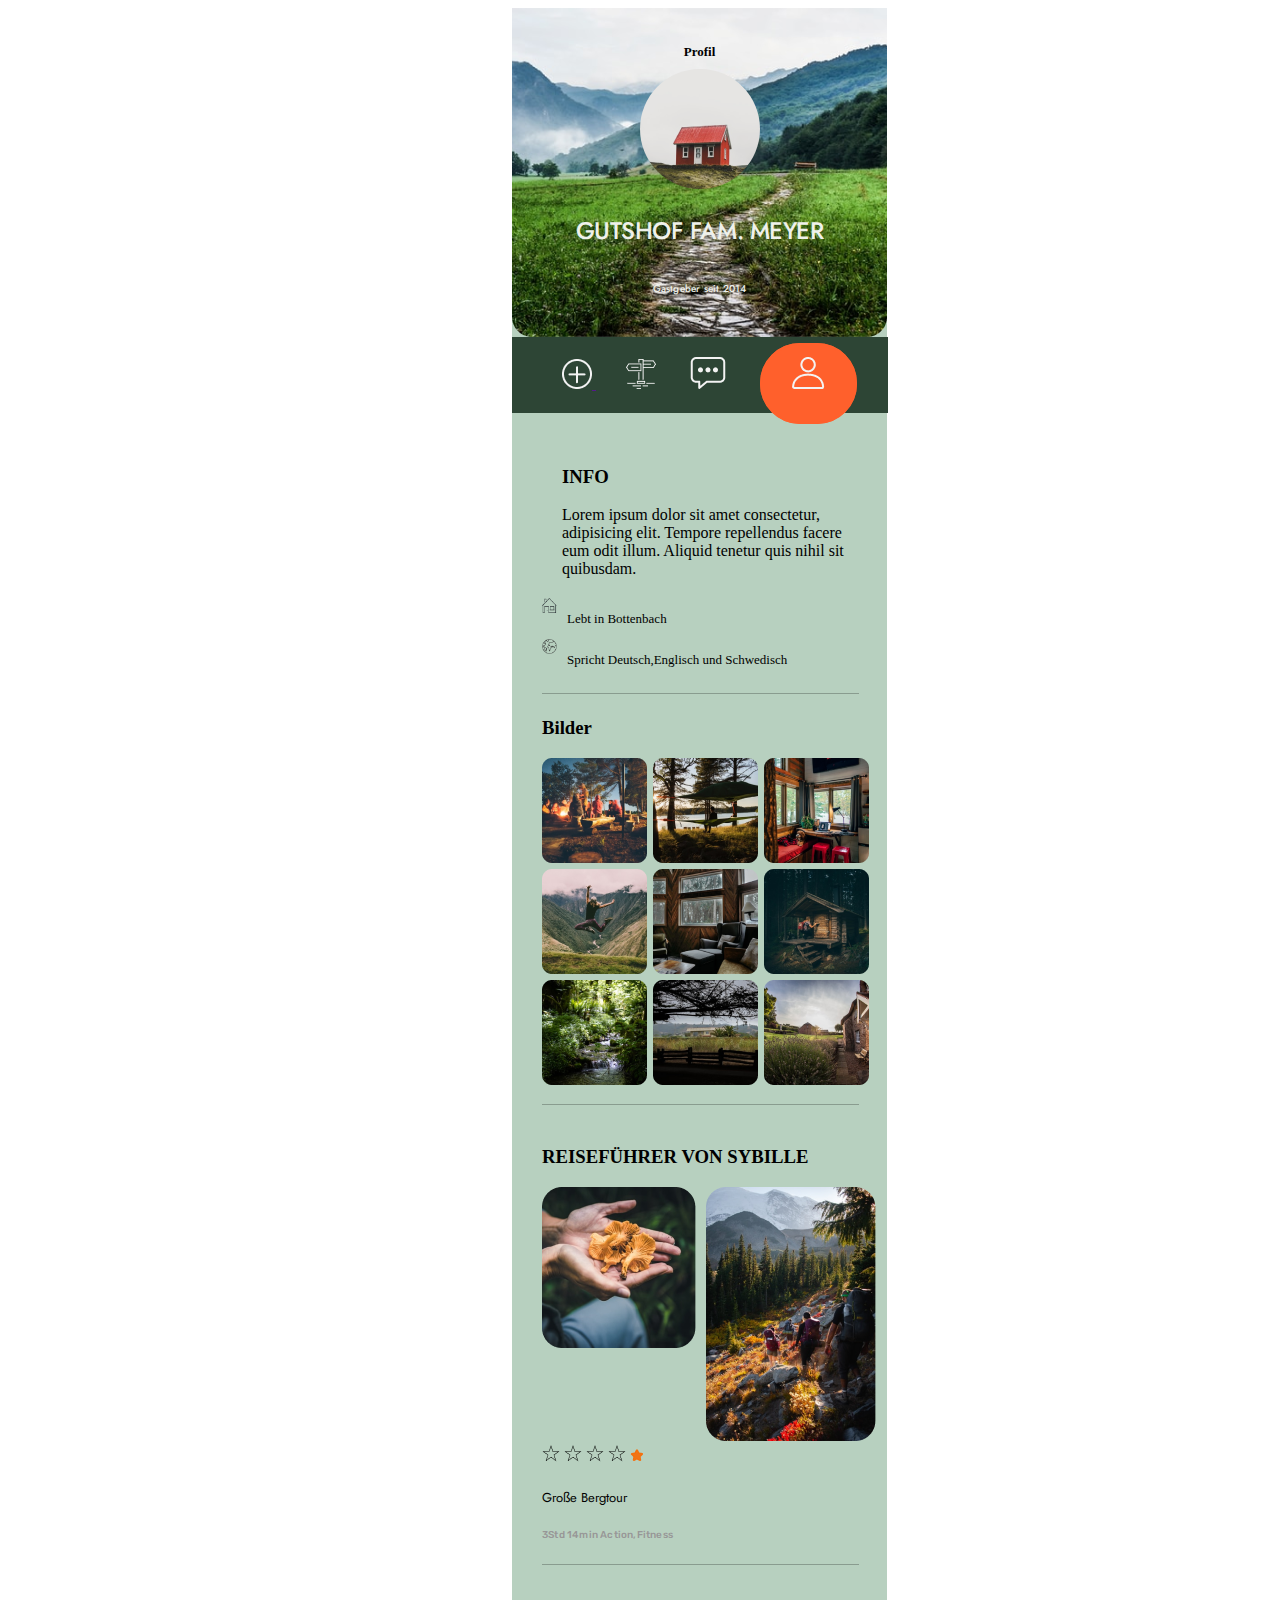
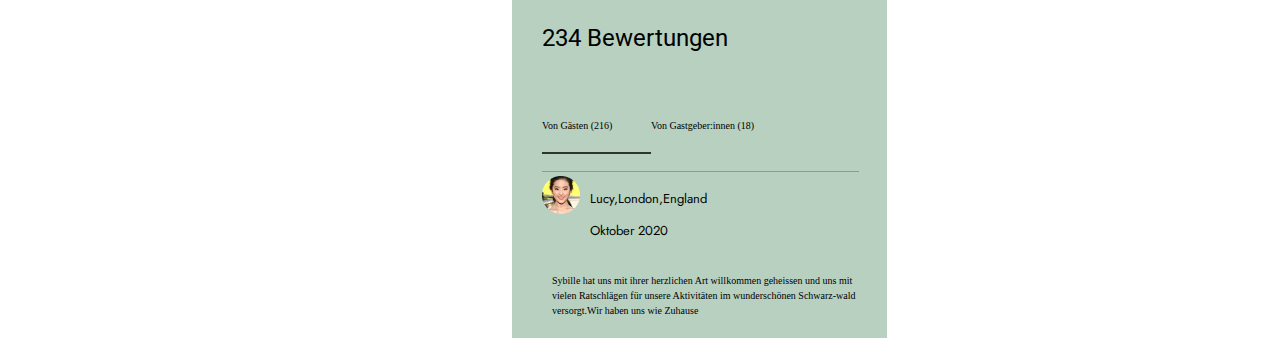
==== index.html @ 00fdb0c9 "änderung" ====
<!DOCTYPE html>
<html lang="en">
  <head>
    <meta charset="UTF-8" />
    <meta http-equiv="X-UA-Compatible" content="IE=edge" />
    <meta name="viewport" content="width=device-width, initial-scale=1.0" />
    <title>Document</title>
    <link rel="stylesheet" href="./assets/css/style.css" />
  </head>
  <body>
    <header class="headerimg">
      <div>
        <h1>Profil</h1>
      </div>
      <div>
        <img src="./assets/img/unsplash_NVhD7aGh9gQ.png" alt="" />
      </div>
      <div>
        <h2>GUTSHOF FAM. MEYER</h2>
      </div>
      <div>
        <h4>Gastgeber seit 2014</h4>
      </div>
    </header>
    <nav>
      <a href=""> <img src="./assets/img/Plus 2.png" alt="" /> </a>
      <a href=""> <img src="./assets/img/Group 2.png" alt="" /></a>
      <a href=""> <img src="./assets/img/Chat.png" alt="" /></a>
      <a href=""> <img src="./assets/img/Profil.png" alt="" /></a>
    </nav>
    <main>
      <section class="eins">
        <div class="vector1">
          <div>
            <img src="./assets/img/Icon.png" alt="" />
            <p>Bietet 2 Unterkünfte</p>
          </div>
          <div>
            <img src="./assets/img/Icon Kopie.png" alt="" />
            <p>Aktivitäten</p>
          </div>

          <div>
            <img src="./assets/img/Star.png" alt="" />
            <p>234 Bewertung</p>
          </div>
          <div>
            <img src="./assets/img/Icon Kopie 2.png" alt="" />
            <p>Schwarzes Brett</p>
          </div>
        </div>
        <div class="article">
          <h3>INFO</h3>
          <article>
            Lorem ipsum dolor sit amet consectetur, adipisicing elit. Tempore
            repellendus facere eum odit illum. Aliquid tenetur quis nihil sit
            quibusdam.
          </article>
        </div>
        <div class="vector2">
          <img src="./assets/img/Group 380.png" alt="" />
          <p>Lebt in Bottenbach</p>
        </div>
        <div class="vector2">
          <img src="./assets/img/Group 381.png" alt="" />
          <p>Spricht Deutsch,Englisch und Schwedisch</p>
        </div>
        <img src="./assets/img/Line 1.png" alt="" />
      </section>
      <section class="zwei">
        <h3>Bilder</h3>
        <div class="bilder">
          <img src="./assets/img/Neuer Ordner/Mask (3).png" alt="" />
          <img src="./assets/img/Neuer Ordner/Bild (2) Kopie 2.png" />
          <img src="./assets/img/Neuer Ordner/Bild(3) Kopie.png" alt="" />
        </div>
        <div class="bilder">
          <img src="./assets/img/Neuer Ordner/Bild4 Kopie.png" alt="" />
          <img src="./assets/img/Neuer Ordner/Bild5 Kopie.png" alt="" />
          <img src="./assets/img/Neuer Ordner/Bild6 Kopie.png" alt="" />
        </div>
        <div class="bilder">
          <img src="./assets/img/Neuer Ordner/wald Kopie.png" alt="" />
          <img src="./assets/img/Neuer Ordner/ausblick Kopie.png" alt="" />
          <img src="./assets/img/Neuer Ordner/feld Kopie.png" alt="" />
        </div>
        <img src="./assets/img/Line 2 (1).png" alt="" />
      </section>

      <section class="drei">
        <h3>REISEFÜHRER VON SYBILLE</h3>
        <div class="reisef">
          <div>
            <img src="./assets/img/Neuer Ordner/Hand Kopie.png" alt="" />
          </div>
          <div>
            <img src="./assets/img/Neuer Ordner/Mask (5).png" alt="" />
          </div>
        </div>
        <div class="sterne">
          <img src="./assets/img/Star 1.png" alt="" />
          <img src="./assets/img/Star 1.png" alt="" />
          <img src="./assets/img/Star 1.png" alt="" />
          <img src="./assets/img/Star 1.png" alt="" />
          <img src="./assets/img/Star Kopie.png" alt="" />
        </div>
        <div class="zeit">
          <h5>Große Bergtour</h5>
          <p>3Std 14min Action,Fitness</p>
        </div>
        <img src="./assets/img/Line 3.png" alt="" />
      </section>
      <section class="vier">
        <h6>234 Bewertungen</h6>
        <div class="bewertung">
          <div>
            <p>Von Gästen (216)</p>
            <img src="./assets/img/Line 5.png" alt="" />
          </div>
          <div>
            <p>Von Gastgeber:innen (18)</p>
          </div>
          
        </div>
        <img class="linie4" src="./assets/img/Line 4.png" alt="" />
      </section>
      <section class="fünf">
        <div class="lucy">
          <div>
            <img src="./assets/img/person (3).png" alt="" />
          </div>
          <div class="london">
            <p>Lucy,London,England</p>

            <p>Oktober 2020</p>
          </div>
        </div>
        <div class="text">
          <p>
            Sybille hat uns mit ihrer herzlichen Art willkommen geheissen und
            uns mit vielen Ratschlägen für unsere Aktivitäten im wunderschönen
            Schwarz-wald versorgt.Wir haben uns wie Zuhause
          </p>
        </div>
      </section>
    </main>
  </body>
</html>
---- assets/css/style.css ----
@import url("https://fonts.googleapis.com/css2?family=Jost&family=Roboto&family=Rubik:wght@500&display=swap%27");

body {
  margin-left: 40%;
}

h1 {
  font-size: 13px;
  font-family: "Hiragino Sans";
  font-weight: 600;
}
h2 {
  font-family: "Jost", sans-serif;
  color: #eff1eb;
  font-weight: 500;
  letter-spacing: -0.02em;
}
h4 {
  font-family: "Jost", sans-serif;
  font-size: 10px;
  font-weight: 500;
  letter-spacing: 0.02em;
  color: #eff1eb;
}
h6 {
  font-family: "Roboto";
  font-weight: 400;
  font-size: 24px;
  line-height: 28px;
}

/* ========== header ========= */
header {
  background-color: #b7d0bf;
}
.headerimg {
  background-image: url("../img/Top\ Bg\ \(1\).png");
  background-repeat: no-repeat;
  height: 329px;
  width: 375px;
  display: flex;
  flex-direction: column;
  justify-content: center;
  align-items: center;
}

header img {
  border-radius: 60px;
}
/* =========nav========= */

nav {
  background-color: #2d4535;
  width: 336px;
  padding: 20px;
  position: fixed;
}
nav a {
  margin-left: 30px;
}
nav a:nth-of-type(4) {
  border: 2px #ff602c solid;
  background-color: #ff602c;
  padding: 30px;
  border-radius: 40px;
}
/* ========= main========= */
main {
  width: 375px;
  background: #b7d0bf;
}
/* ======= section allgemein===== */
section {
  margin-left: 30px;
}
/* ======= 1.section===== */
.vector1 {
  display: grid;
  grid-template-columns: 1fr 1fr;
  grid-template-rows: 1fr 1fr;
}
.vector1 p {
  font-family: "Hiragino Sans";
  font-weight: 400;
  font-size: 13px;
  line-height: 19px;
  display: inline-block;
}

.vector2 {
  display: flex;
}
.vector2 p {
  font-family: "Hiragino Sans";
  font-weight: 400;
  font-size: 13px;
  line-height: 15px;
  margin-left: 10px;
}
.vector2 img {
  width: 15px;
  height: 15px;
}

.article {
  padding: 20px;
}
.zwei {
  margin-bottom: 10%;
}
/* ========= 2.section========= */

.bilder {
  display: flex;
  gap: 6px;
  margin-bottom: 6px;
}
/* ======= 3.section======= */
.reisef {
  display: flex;
  gap: 10px;
}
/* ======= 4.section=========== */
.bewertung {
  display: flex;
  font-family: "Hiragino Sans";
  font-weight: 400;
  font-size: 10px;
  line-height: 15px;
}
.vier img {
  margin-top: -20px;
}
.zeit h5 {
  font-family: "Jost";
  font-weight: 400;
  font-size: 13px;
  line-height: 19px;
}
.zeit p {
  font-family: "Rubik";
  font-weight: 500;
  font-size: 10px;
  line-height: 12px;
  letter-spacing: 0.02em;
  color: #979797;
}

/* ======= 5.section========= */
.lucy {
  display: flex;
  font-family: "Jost";
  font-weight: 400;
  font-size: 13px;
  line-height: 19px;
  
}
.london p {
  margin-left: 10px;
}

.text {
  font-family: "Hiragino Sans";
  font-weight: 400;
  font-size: 10px;
  line-height: 15px;
  padding: 10px;
}
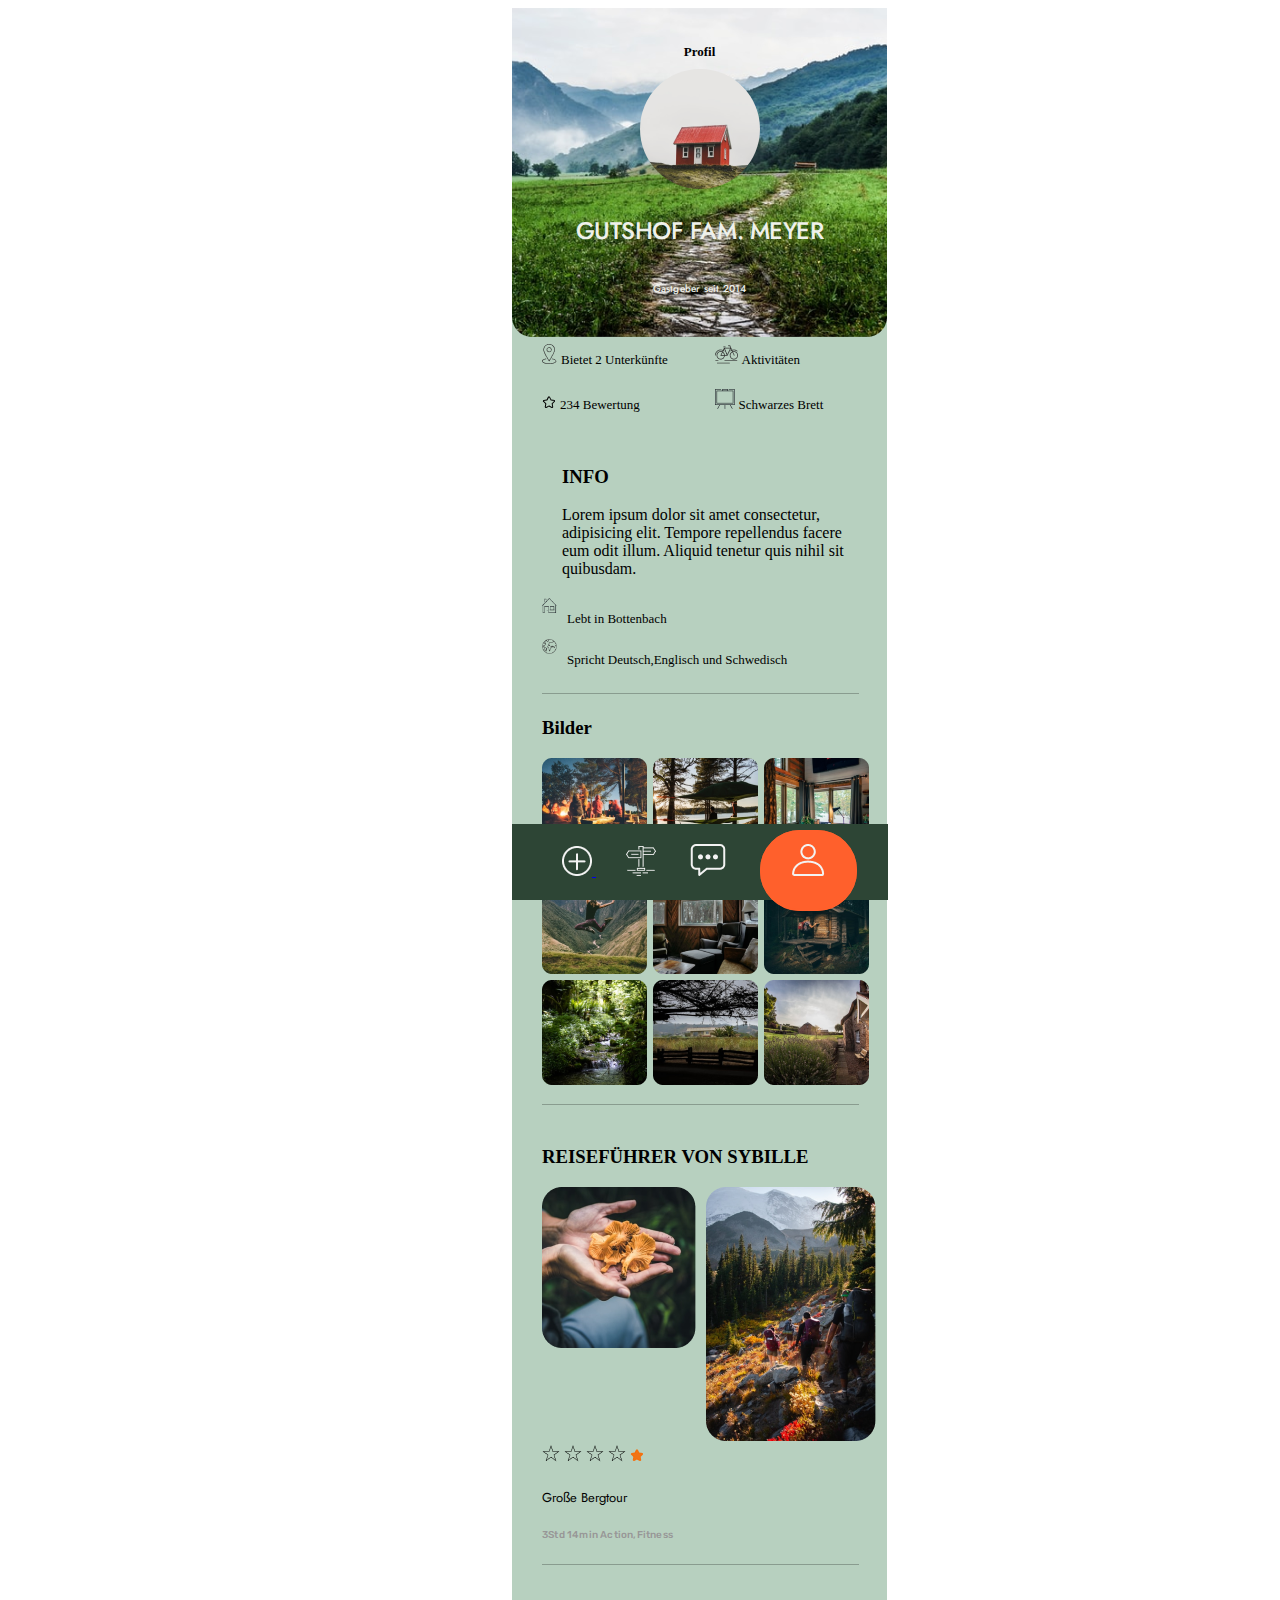
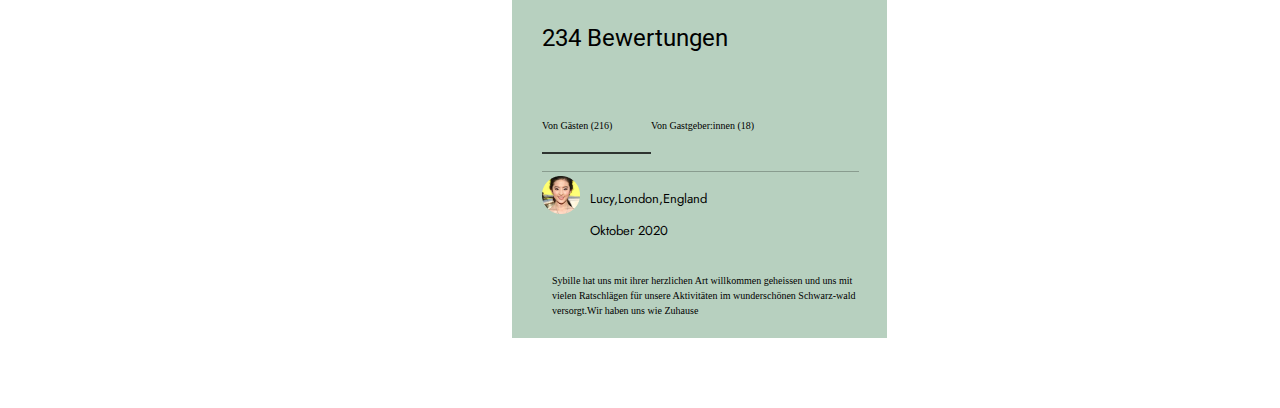
==== commit 9f77b01d: "new" ====
--- a/index.html
+++ b/index.html
@@ -23,8 +23,8 @@
       </div>
     </header>
     <nav>
-      <a href=""> <img src="./assets/img/Plus 2.png" alt="" /> </a>
-      <a href=""> <img src="./assets/img/Group 2.png" alt="" /></a>
+      <a href="./ukgg.html"> <img src="./assets/img/Plus 2.png" alt="" /> </a>
+      <a href="./SBG.html"> <img src="./assets/img/Group 2.png" alt="" /></a>
       <a href=""> <img src="./assets/img/Chat.png" alt="" /></a>
       <a href=""> <img src="./assets/img/Profil.png" alt="" /></a>
     </nav>
--- a/assets/css/style.css
+++ b/assets/css/style.css
@@ -54,13 +54,17 @@
   width: 336px;
   padding: 20px;
   position: fixed;
+  bottom: 0;
 }
 nav a {
   margin-left: 30px;
+  width: 70px;
 }
 nav a:nth-of-type(4) {
   border: 2px #ff602c solid;
   background-color: #ff602c;
+  height: 70px;
+  width: 70px;
   padding: 30px;
   border-radius: 40px;
 }
@@ -68,6 +72,7 @@
 main {
   width: 375px;
   background: #b7d0bf;
+  margin-bottom: 70px;
 }
 /* ======= section allgemein===== */
 section {
@@ -153,7 +158,6 @@
   font-weight: 400;
   font-size: 13px;
   line-height: 19px;
-  
 }
 .london p {
   margin-left: 10px;
@@ -166,3 +170,93 @@
   line-height: 15px;
   padding: 10px;
 }
+
+/* =========ukgg.html========= */
+
+.person {
+  background-image: url(../img/Main\ Image.png);
+  background-repeat: no-repeat;
+  height: 329px;
+  width: 375px;
+  display: flex;
+}
+.girl {
+  margin-top: 30%;
+}
+.follower {
+  font-family: "Jost";
+  font-weight: 500;
+  font-size: 20px;
+  line-height: 140%;
+  letter-spacing: -0.02em;
+  text-transform: uppercase;
+  color: #424753;
+}
+.followerSofie {
+  padding-top: 20px;
+}
+.info article {
+  font-family: "Hiragino Sans";
+  font-style: normal;
+  font-weight: 400;
+  font-size: 10px;
+  line-height: 15px;
+
+  color: #000000;
+}
+.info {
+  display: flex;
+}
+.info h3 {
+  font-family: "Jost";
+  font-style: normal;
+  font-weight: 500;
+  font-size: 20px;
+  line-height: 140%;
+
+  letter-spacing: -0.02em;
+  text-transform: uppercase;
+
+  color: #424753;
+}
+.info h5 {
+  font-family: "Rubik";
+  font-weight: 300;
+  font-size: 14px;
+  line-height: 17px;
+
+  letter-spacing: 0.05em;
+
+  color: #424753;
+}
+.info p {
+  font-family: "Hiragino Sans";
+  font-weight: 400;
+  font-size: 10px;
+  line-height: 15px;
+
+  color: #9a9a9a;
+}
+.icon {
+  display: flex;
+  justify-content: space-around;
+  border: 1.5px solid #2d4535;
+  filter: drop-shadow(0px 15px 45px rgba(0, 0, 0, 0.1));
+  border-radius: 10px;
+  font-family: "Hiragino Sans";
+  font-weight: 400;
+  font-size: 10px;
+  line-height: 15px;
+  padding: 10px;
+  margin: 30px;
+
+  text-align: center;
+
+  color: #313131;
+}
+.karte{
+  filter: drop-shadow(0px 15px 45px rgba(0, 0, 0, 0.1));
+border-radius: 12px;
+background-image: url(../img/Map.png);
+
+}